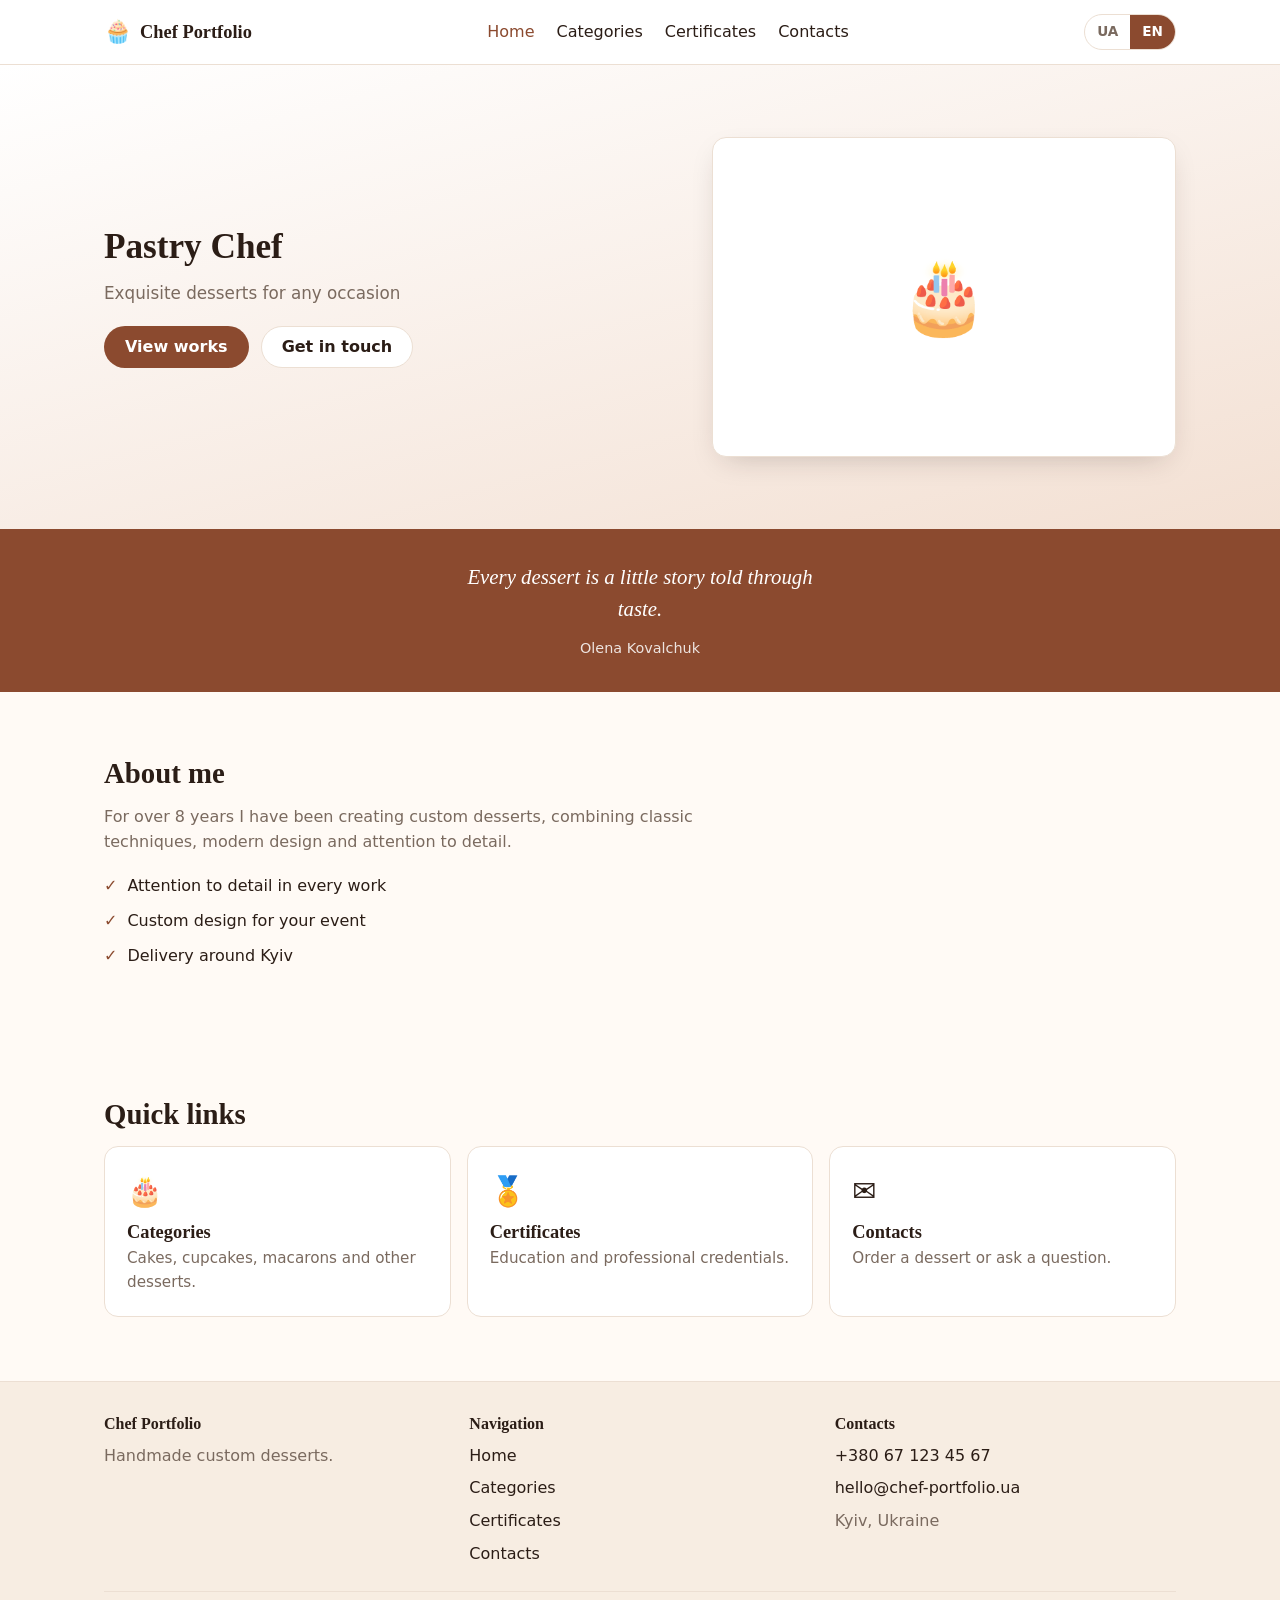
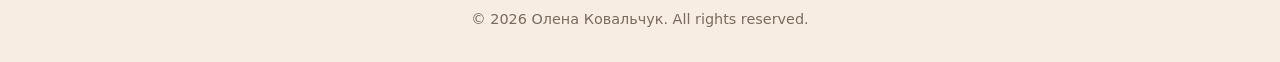
==== index.html @ b3c1e84d "ready template for deploy" ====
<!doctype html>
<html lang="uk">
  <head>
    <meta charset="UTF-8" />
    <meta name="viewport" content="width=device-width, initial-scale=1.0" />
    <link rel="icon" type="image/svg+xml" href="assets/images/icons/favicon.svg" />
    <title>Chef Portfolio — Шеф-кондитер</title>
    <link rel="stylesheet" href="css/style.css" />
    <link rel="stylesheet" href="css/pages.css" />
  </head>
  <body data-page="home">
    <header id="site-header" class="site-header"></header>

    <main>
      <section class="hero">
        <div class="container hero-inner">
          <div>
            <h1 class="hero-title" data-i18n="home.heroTitle"></h1>
            <p class="hero-subtitle" data-i18n="home.heroSubtitle"></p>
            <div class="hero-actions">
              <a class="btn btn-primary" href="categories.html" data-i18n="home.heroCta"></a>
              <a class="btn btn-outline" href="contacts.html" data-i18n="home.heroCtaSecondary"></a>
            </div>
          </div>
          <div class="hero-visual">🎂</div>
        </div>
      </section>

      <section class="quote">
        <div class="container">
          <blockquote data-i18n="home.quote"></blockquote>
          <cite data-i18n="home.quoteAuthor"></cite>
        </div>
      </section>

      <section class="section">
        <div class="container">
          <h2 data-i18n="home.aboutTitle"></h2>
          <p class="about-text" data-i18n="home.aboutText"></p>
          <ul class="feature-list" id="home-features"></ul>
        </div>
      </section>

      <section class="section">
        <div class="container">
          <h2 data-i18n="home.quickTitle"></h2>
          <div class="quick-links" id="home-quick-links"></div>
        </div>
      </section>
    </main>

    <footer id="site-footer" class="site-footer"></footer>

    <script src="js/data.js"></script>
    <script src="js/translations.js"></script>
    <script src="js/i18n.js"></script>
    <script src="js/layout.js"></script>
    <script src="js/pages.js"></script>
    <script src="js/main.js"></script>
  </body>
</html>
---- css/style.css ----
:root {
  --bg: #fffaf5;
  --surface: #ffffff;
  --surface-2: #f7ede2;
  --text: #2b1d16;
  --muted: #7a6a5f;
  --accent: #8b4a2f;
  --accent-dark: #6d3823;
  --accent-soft: #f3e0d3;
  --border: #ecdfd3;
  --danger: #c0392b;
  --radius: 14px;
  --radius-sm: 10px;
  --shadow: 0 10px 30px -12px rgba(43, 29, 22, 0.25);
  --header-h: 64px;
  --maxw: 1120px;
  --font: system-ui, -apple-system, "Segoe UI", Roboto, sans-serif;
  --font-heading: Georgia, "Times New Roman", serif;
}

*,
*::before,
*::after {
  box-sizing: border-box;
}

html {
  scroll-behavior: smooth;
  -webkit-text-size-adjust: 100%;
}

body {
  margin: 0;
  font-family: var(--font);
  font-size: 1rem;
  line-height: 1.55;
  color: var(--text);
  background: var(--bg);
}

img {
  max-width: 100%;
  display: block;
}

a {
  color: var(--accent);
}

h1,
h2,
h3 {
  font-family: var(--font-heading);
  line-height: 1.2;
  margin: 0 0 0.5em;
  font-weight: 700;
}

h1 {
  font-size: 2rem;
}

h2 {
  font-size: 1.5rem;
}

h3 {
  font-size: 1.15rem;
}

p {
  margin: 0 0 1em;
}

:focus-visible {
  outline: 2px solid var(--accent);
  outline-offset: 2px;
}

.container {
  width: 100%;
  max-width: var(--maxw);
  margin-inline: auto;
  padding-inline: 16px;
}

.section {
  padding-block: 40px;
}

.muted {
  color: var(--muted);
}

.text-center {
  text-align: center;
}

.sr-only {
  position: absolute;
  width: 1px;
  height: 1px;
  padding: 0;
  margin: -1px;
  overflow: hidden;
  clip: rect(0, 0, 0, 0);
  white-space: nowrap;
  border: 0;
}

.btn {
  display: inline-flex;
  align-items: center;
  justify-content: center;
  gap: 8px;
  padding: 12px 20px;
  border: 1px solid transparent;
  border-radius: 999px;
  font: inherit;
  font-weight: 600;
  line-height: 1;
  cursor: pointer;
  text-decoration: none;
  transition: background-color 0.2s, border-color 0.2s, color 0.2s;
}

.btn-primary {
  background: var(--accent);
  color: #fff;
}

.btn-primary:hover {
  background: var(--accent-dark);
}

.btn-outline {
  background: var(--surface);
  border-color: var(--border);
  color: var(--text);
}

.btn-outline:hover {
  border-color: var(--accent);
  color: var(--accent);
}

.site-header {
  position: sticky;
  top: 0;
  z-index: 50;
  background: var(--surface);
  border-bottom: 1px solid var(--border);
}

.header-inner {
  display: flex;
  align-items: center;
  justify-content: space-between;
  gap: 12px;
  min-height: var(--header-h);
}

.brand {
  display: inline-flex;
  align-items: center;
  gap: 8px;
  font-family: var(--font-heading);
  font-size: 1.15rem;
  font-weight: 700;
  color: var(--text);
  text-decoration: none;
}

.brand-mark {
  font-size: 1.4rem;
}

.header-actions {
  display: flex;
  align-items: center;
  gap: 10px;
}

.nav-desktop {
  display: none;
}

.nav-link {
  color: var(--text);
  text-decoration: none;
  font-weight: 500;
}

.nav-link:hover,
.nav-link.active {
  color: var(--accent);
}

.lang-switch {
  display: inline-flex;
  border: 1px solid var(--border);
  border-radius: 999px;
  overflow: hidden;
}

.lang-btn {
  padding: 6px 12px;
  border: 0;
  background: transparent;
  font: inherit;
  font-weight: 600;
  font-size: 0.85rem;
  color: var(--muted);
  cursor: pointer;
}

.lang-btn.active {
  background: var(--accent);
  color: #fff;
}

.burger {
  display: inline-flex;
  align-items: center;
  justify-content: center;
  width: 44px;
  height: 44px;
  padding: 0;
  border: 0;
  border-radius: var(--radius-sm);
  background: transparent;
  cursor: pointer;
}

.burger img {
  width: 24px;
  height: 24px;
}

.burger .icon-close {
  display: none;
}

body.menu-open .burger .icon-open {
  display: none;
}

body.menu-open .burger .icon-close {
  display: block;
}

.nav-mobile {
  display: none;
  position: fixed;
  left: 0;
  right: 0;
  top: var(--header-h);
  flex-direction: column;
  gap: 4px;
  padding: 12px 16px 24px;
  background: var(--surface);
  border-bottom: 1px solid var(--border);
  box-shadow: var(--shadow);
}

body.menu-open .nav-mobile {
  display: flex;
}

.nav-mobile .nav-link {
  padding: 14px 8px;
  border-radius: var(--radius-sm);
  font-size: 1.05rem;
}

.nav-mobile .nav-link:hover {
  background: var(--accent-soft);
}

.site-footer {
  background: var(--surface-2);
  border-top: 1px solid var(--border);
  padding-block: 32px;
}

.footer-grid {
  display: grid;
  gap: 24px;
}

.footer-col h3 {
  font-size: 1rem;
  margin-bottom: 10px;
}

.footer-links {
  list-style: none;
  margin: 0;
  padding: 0;
  display: flex;
  flex-direction: column;
  gap: 8px;
}

.footer-links a {
  color: var(--text);
  text-decoration: none;
}

.footer-links a:hover {
  color: var(--accent);
}

.footer-bottom {
  margin-top: 24px;
  padding-top: 16px;
  border-top: 1px solid var(--border);
  font-size: 0.9rem;
  color: var(--muted);
  text-align: center;
}

.card {
  background: var(--surface);
  border: 1px solid var(--border);
  border-radius: var(--radius);
  overflow: hidden;
  display: flex;
  flex-direction: column;
}

.card-media {
  aspect-ratio: 4 / 3;
  display: grid;
  place-items: center;
  background: var(--surface-2);
  font-size: 3rem;
}

.card-media img {
  width: 100%;
  height: 100%;
  object-fit: cover;
}

.card-body {
  padding: 16px;
  display: flex;
  flex-direction: column;
  gap: 8px;
  flex: 1;
}

.card-title {
  margin: 0;
  font-size: 1.1rem;
}

.card-text {
  margin: 0;
  color: var(--muted);
  font-size: 0.95rem;
}

.card-footer {
  margin-top: auto;
  display: flex;
  align-items: center;
  justify-content: space-between;
  gap: 8px;
  padding-top: 8px;
}

.badge {
  display: inline-block;
  padding: 3px 10px;
  border-radius: 999px;
  background: var(--accent-soft);
  color: var(--accent-dark);
  font-size: 0.78rem;
  font-weight: 600;
}

.card-link {
  text-decoration: none;
  color: inherit;
  transition: transform 0.2s, box-shadow 0.2s, border-color 0.2s;
}

.card-link:hover {
  transform: translateY(-3px);
  border-color: var(--accent);
  box-shadow: var(--shadow);
}

.certificate-card {
  padding: 0;
  font: inherit;
  color: inherit;
  text-align: left;
  cursor: pointer;
  transition: transform 0.2s, box-shadow 0.2s, border-color 0.2s;
}

.certificate-card:hover {
  transform: translateY(-3px);
  border-color: var(--accent);
  box-shadow: var(--shadow);
}

.grid {
  display: grid;
  gap: 16px;
  grid-template-columns: 1fr;
}

.modal {
  position: fixed;
  inset: 0;
  z-index: 100;
  display: none;
  align-items: center;
  justify-content: center;
  padding: 16px;
}

.modal.open {
  display: flex;
}

.modal-backdrop {
  position: absolute;
  inset: 0;
  background: rgba(20, 12, 8, 0.7);
}

.modal-panel {
  position: relative;
  z-index: 1;
  width: 100%;
  max-width: 720px;
  max-height: 90vh;
  overflow: auto;
  padding: 20px;
  background: var(--surface);
  border-radius: var(--radius);
}

.modal-close {
  position: absolute;
  top: 10px;
  right: 10px;
  width: 36px;
  height: 36px;
  border: 0;
  border-radius: 50%;
  background: var(--surface-2);
  font-size: 1.2rem;
  line-height: 1;
  cursor: pointer;
}

.modal-media {
  display: grid;
  place-items: center;
  min-height: 200px;
  background: var(--surface-2);
  border-radius: var(--radius-sm);
  font-size: 5rem;
  margin-bottom: 16px;
}

.modal-media img {
  max-height: 70vh;
  width: auto;
  border-radius: var(--radius-sm);
}

.field {
  display: flex;
  flex-direction: column;
  gap: 6px;
  margin-bottom: 16px;
}

.field label {
  font-size: 0.9rem;
  font-weight: 600;
}

.field input,
.field textarea {
  width: 100%;
  padding: 12px;
  font: inherit;
  color: var(--text);
  background: var(--surface);
  border: 1px solid var(--border);
  border-radius: var(--radius-sm);
}

.field textarea {
  min-height: 130px;
  resize: vertical;
}

.field.error input,
.field.error textarea {
  border-color: var(--danger);
}

.error-text {
  color: var(--danger);
  font-size: 0.85rem;
  min-height: 1em;
}

.form-status {
  margin-top: 12px;
  font-weight: 600;
}

.form-status.success {
  color: #1e7a45;
}

.form-status.error {
  color: var(--danger);
}

@media (min-width: 560px) {
  .grid {
    grid-template-columns: repeat(2, 1fr);
  }

  .footer-grid {
    grid-template-columns: repeat(2, 1fr);
  }
}

@media (min-width: 768px) {
  h1 {
    font-size: 2.6rem;
  }

  h2 {
    font-size: 1.8rem;
  }

  .container {
    padding-inline: 24px;
  }

  .section {
    padding-block: 64px;
  }

  .nav-desktop {
    display: flex;
    align-items: center;
    gap: 22px;
  }

  .burger {
    display: none;
  }

  .nav-mobile {
    display: none !important;
  }

  .footer-grid {
    grid-template-columns: repeat(3, 1fr);
  }
}

@media (min-width: 900px) {
  .grid {
    grid-template-columns: repeat(3, 1fr);
  }
}
---- css/pages.css ----
.hero {
  padding-block: 48px;
  background: linear-gradient(165deg, var(--surface) 0%, var(--accent-soft) 100%);
}

.hero-title {
  font-size: 2.2rem;
  margin-bottom: 12px;
}

.hero-subtitle {
  font-size: 1.05rem;
  color: var(--muted);
  max-width: 46ch;
}

.hero-actions {
  display: flex;
  flex-wrap: wrap;
  gap: 12px;
  margin-top: 20px;
}

.hero-visual {
  display: grid;
  place-items: center;
  min-height: 200px;
  margin-top: 28px;
  border-radius: var(--radius);
  background: var(--surface);
  border: 1px solid var(--border);
  font-size: 4.5rem;
  box-shadow: var(--shadow);
}

.hero-visual img {
  width: 100%;
  height: 100%;
  object-fit: cover;
  border-radius: var(--radius);
}

.quote {
  padding-block: 32px;
  background: var(--accent);
  color: #fff;
  text-align: center;
}

.quote blockquote {
  margin: 0 auto;
  max-width: 34ch;
  font-family: var(--font-heading);
  font-size: 1.3rem;
  font-style: italic;
}

.quote cite {
  display: block;
  margin-top: 12px;
  font-size: 0.9rem;
  font-style: normal;
  opacity: 0.85;
}

.about-text {
  max-width: 60ch;
  color: var(--muted);
}

.feature-list {
  list-style: none;
  margin: 20px 0 0;
  padding: 0;
  display: grid;
  gap: 10px;
}

.feature-list li {
  display: flex;
  align-items: flex-start;
  gap: 10px;
}

.feature-list li::before {
  content: "✓";
  color: var(--accent);
  font-weight: 700;
}

.quick-links {
  display: grid;
  gap: 16px;
}

.quick-link {
  display: block;
  padding: 22px;
  background: var(--surface);
  border: 1px solid var(--border);
  border-radius: var(--radius);
  color: var(--text);
  text-decoration: none;
  transition: transform 0.2s, box-shadow 0.2s, border-color 0.2s;
}

.quick-link:hover {
  transform: translateY(-3px);
  border-color: var(--accent);
  box-shadow: var(--shadow);
}

.quick-link-icon {
  font-size: 1.8rem;
}

.quick-link h3 {
  margin: 8px 0 4px;
}

.quick-link p {
  margin: 0;
  color: var(--muted);
  font-size: 0.95rem;
}

.page-header {
  padding-block: 36px 8px;
}

.page-header p {
  color: var(--muted);
  max-width: 55ch;
}

.category-hero {
  display: flex;
  flex-wrap: wrap;
  align-items: center;
  gap: 16px;
  padding: 24px;
  margin-bottom: 24px;
  background: var(--surface-2);
  border-radius: var(--radius);
}

.category-hero-emoji {
  font-size: 2.6rem;
}

.category-hero h1 {
  margin: 0;
}

.category-hero p {
  margin: 4px 0 0;
  color: var(--muted);
}

.certificates-grid {
  align-items: stretch;
}

.certificate-year {
  font-weight: 700;
  color: var(--accent);
}

.contacts-layout {
  display: grid;
  gap: 32px;
}

.contact-list {
  list-style: none;
  margin: 0 0 24px;
  padding: 0;
  display: grid;
  gap: 14px;
}

.contact-list li {
  display: flex;
  gap: 12px;
  align-items: flex-start;
}

.contact-list .contact-icon {
  font-size: 1.2rem;
}

.contact-list a {
  color: var(--text);
  text-decoration: none;
}

.contact-list a:hover {
  color: var(--accent);
}

.social-list {
  list-style: none;
  margin: 0;
  padding: 0;
  display: flex;
  flex-wrap: wrap;
  gap: 10px;
}

.social-list a {
  display: inline-flex;
  padding: 8px 16px;
  border: 1px solid var(--border);
  border-radius: 999px;
  background: var(--surface);
  color: var(--text);
  text-decoration: none;
  font-size: 0.9rem;
  font-weight: 600;
}

.social-list a:hover {
  border-color: var(--accent);
  color: var(--accent);
}

.form-card {
  padding: 20px;
  background: var(--surface);
  border: 1px solid var(--border);
  border-radius: var(--radius);
}

.not-found {
  padding-block: 64px;
  text-align: center;
}

@media (min-width: 768px) {
  .hero {
    padding-block: 72px;
  }

  .hero-inner {
    display: grid;
    grid-template-columns: 1.1fr 0.9fr;
    align-items: center;
    gap: 40px;
  }

  .hero-visual {
    margin-top: 0;
    min-height: 320px;
  }

  .quick-links {
    grid-template-columns: repeat(3, 1fr);
  }

  .contacts-layout {
    grid-template-columns: 1fr 1fr;
    align-items: start;
  }
}
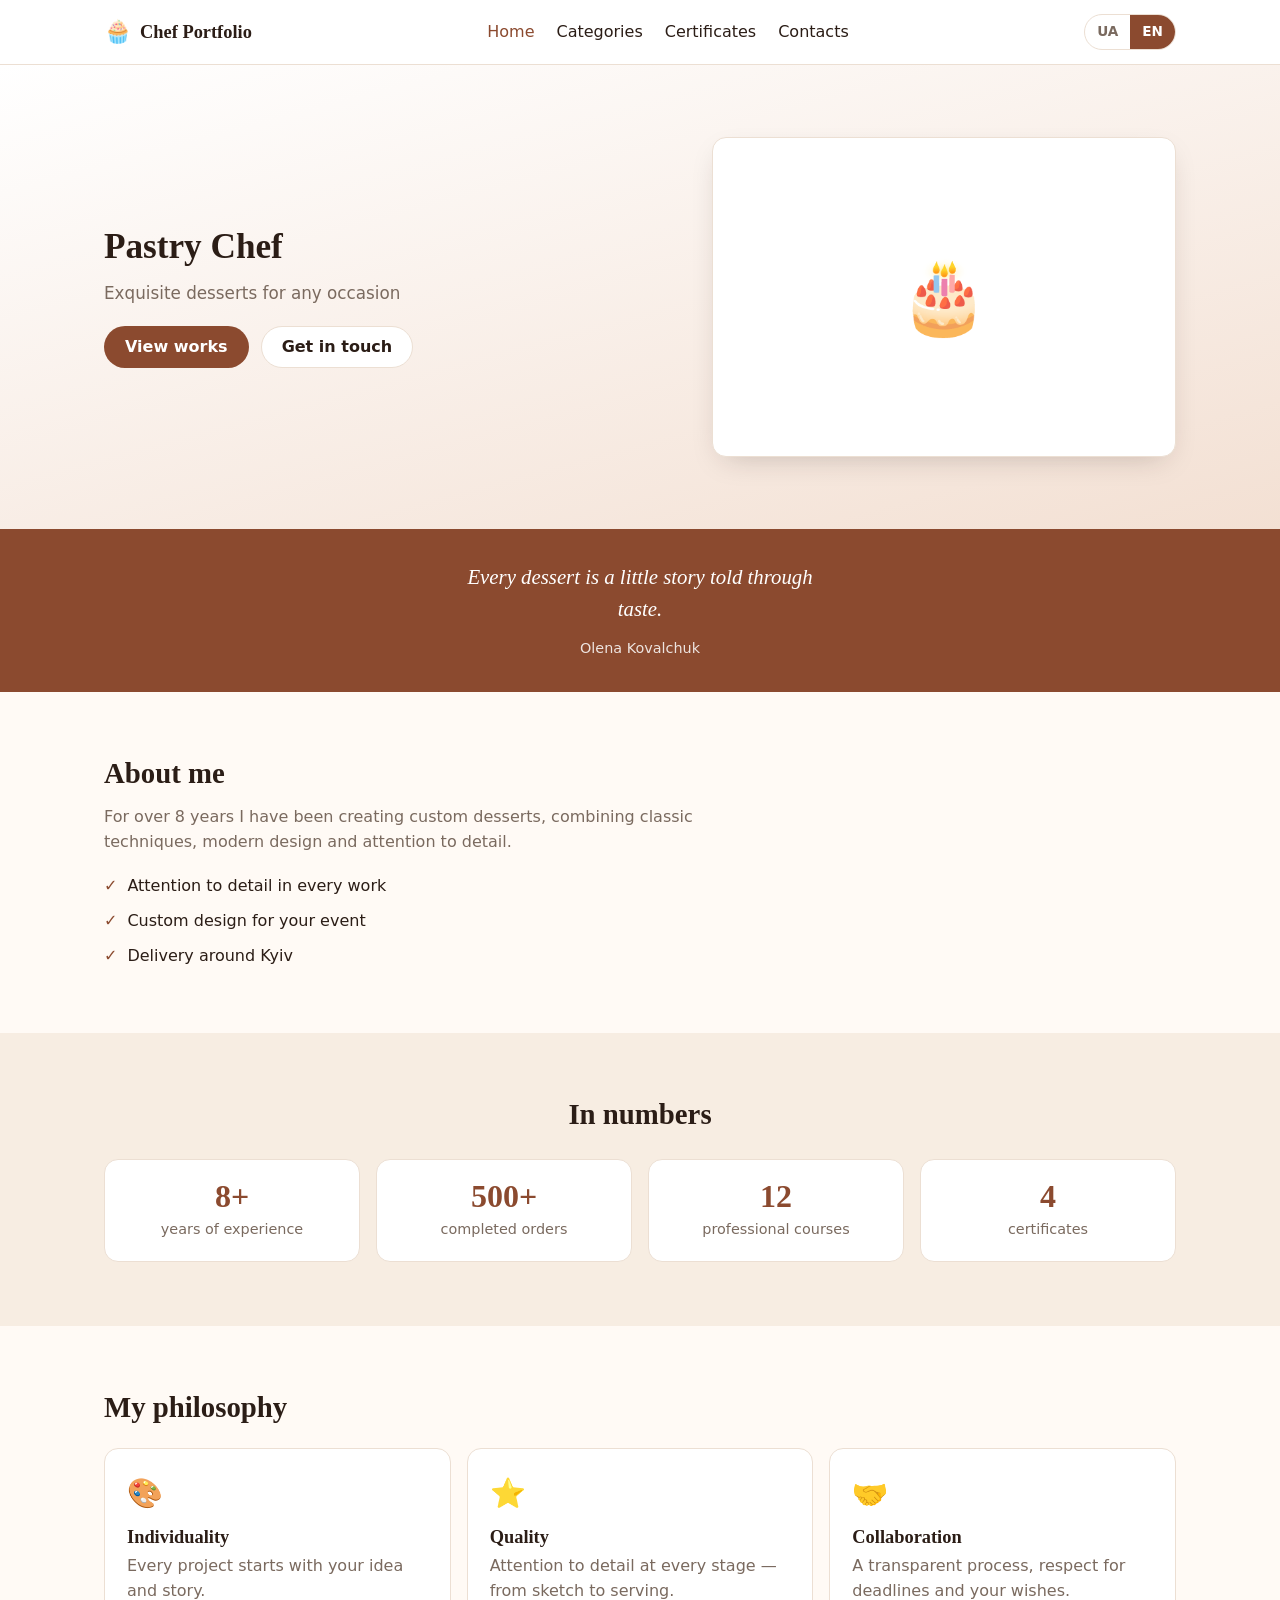
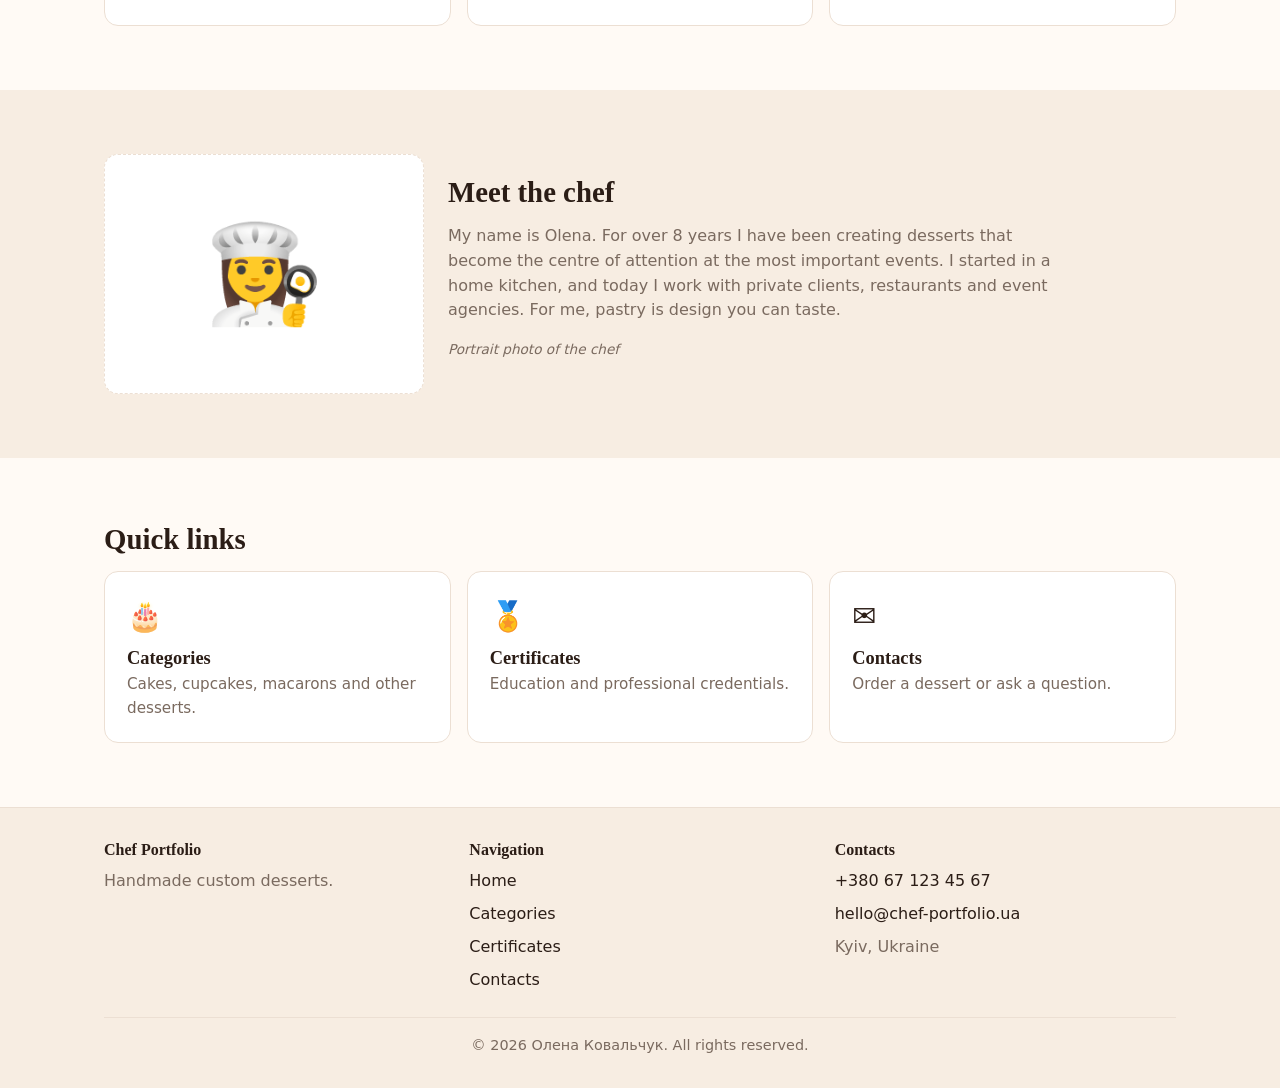
==== commit 91a95058: "Add brand sections: stats, philosophy, portrait with placeholder content" ====
--- a/index.html
+++ b/index.html
@@ -41,6 +41,31 @@
         </div>
       </section>
 
+      <section class="section section-tinted">
+        <div class="container">
+          <h2 class="text-center" data-i18n="home.statsTitle"></h2>
+          <div class="stats" id="home-stats"></div>
+        </div>
+      </section>
+
+      <section class="section">
+        <div class="container">
+          <h2 data-i18n="home.philosophyTitle"></h2>
+          <div class="philosophy" id="home-philosophy"></div>
+        </div>
+      </section>
+
+      <section class="section section-tinted">
+        <div class="container portrait">
+          <div class="portrait-figure" aria-hidden="true">👩‍🍳</div>
+          <div>
+            <h2 data-i18n="home.portraitTitle"></h2>
+            <p class="about-text" data-i18n="home.portraitText"></p>
+            <p class="portrait-caption" data-i18n="home.portraitCaption"></p>
+          </div>
+        </div>
+      </section>
+
       <section class="section">
         <div class="container">
           <h2 data-i18n="home.quickTitle"></h2>
--- a/css/pages.css
+++ b/css/pages.css
@@ -88,6 +88,96 @@
   font-weight: 700;
 }
 
+.section-tinted {
+  background: var(--surface-2);
+}
+
+.stats {
+  display: grid;
+  grid-template-columns: repeat(2, 1fr);
+  gap: 16px;
+  margin-top: 28px;
+}
+
+.stat {
+  display: flex;
+  flex-direction: column;
+  align-items: center;
+  gap: 6px;
+  padding: 20px 12px;
+  background: var(--surface);
+  border: 1px solid var(--border);
+  border-radius: var(--radius);
+  text-align: center;
+}
+
+.stat-value {
+  font-family: var(--font-heading);
+  font-size: 2rem;
+  font-weight: 700;
+  line-height: 1;
+  color: var(--accent);
+}
+
+.stat-label {
+  font-size: 0.9rem;
+  color: var(--muted);
+}
+
+.philosophy {
+  display: grid;
+  gap: 16px;
+  margin-top: 24px;
+}
+
+.value-card {
+  padding: 22px;
+  background: var(--surface);
+  border: 1px solid var(--border);
+  border-radius: var(--radius);
+}
+
+.value-card h3 {
+  margin: 10px 0 6px;
+}
+
+.value-card p {
+  margin: 0;
+  color: var(--muted);
+}
+
+.value-icon {
+  font-size: 1.8rem;
+}
+
+.portrait {
+  display: grid;
+  gap: 24px;
+}
+
+.portrait-figure {
+  display: grid;
+  place-items: center;
+  min-height: 240px;
+  border: 1px dashed var(--border);
+  border-radius: var(--radius);
+  background: var(--surface);
+  font-size: 6rem;
+}
+
+.portrait-figure img {
+  width: 100%;
+  height: 100%;
+  object-fit: cover;
+  border-radius: var(--radius);
+}
+
+.portrait-caption {
+  font-size: 0.85rem;
+  font-style: italic;
+  color: var(--muted);
+}
+
 .quick-links {
   display: grid;
   gap: 16px;
@@ -257,6 +347,19 @@
     grid-template-columns: repeat(3, 1fr);
   }
 
+  .stats {
+    grid-template-columns: repeat(4, 1fr);
+  }
+
+  .philosophy {
+    grid-template-columns: repeat(3, 1fr);
+  }
+
+  .portrait {
+    grid-template-columns: 320px 1fr;
+    align-items: center;
+  }
+
   .contacts-layout {
     grid-template-columns: 1fr 1fr;
     align-items: start;
